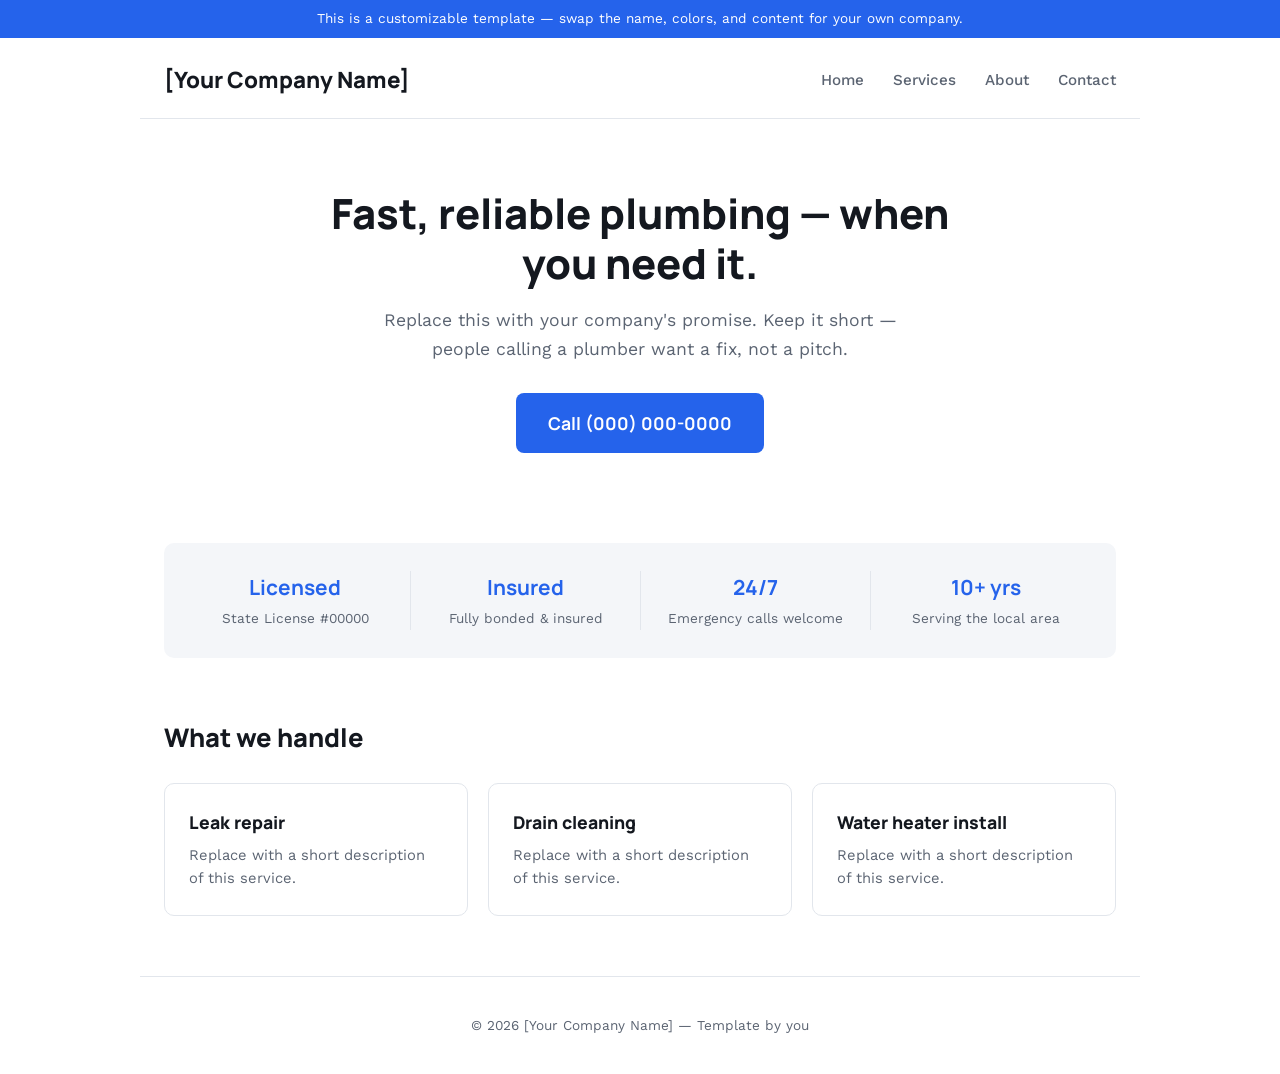
==== index.html @ 00ba9511 "Initial commit: plumbing company template site" ====
<!DOCTYPE html>
<html lang="en">
<head>
  <meta charset="UTF-8">
  <meta name="viewport" content="width=device-width, initial-scale=1.0">
  <title>[Your Company Name] | Plumbing Website Template</title>
  <link rel="stylesheet" href="css/style.css">
</head>
<body>

  <div class="template-banner">This is a customizable template — swap the name, colors, and content for your own company.</div>

  <header>
    <h1>[Your Company Name]</h1>
    <nav id="nav-links">
      <a href="index.html">Home</a>
      <a href="services.html">Services</a>
      <a href="about.html">About</a>
      <a href="contact.html">Contact</a>
    </nav>
    <button id="nav-toggle" aria-label="Toggle navigation menu">☰</button>
  </header>

  <main>
    <section class="hero">
      <h2>Fast, reliable plumbing — when you need it.</h2>
      <p class="hero-sub">Replace this with your company's promise. Keep it short — people calling a plumber want a fix, not a pitch.</p>
      <a href="tel:0000000000" class="call-button">Call (000) 000-0000</a>
    </section>

    <section class="trust-bar">
      <div class="trust-item"><strong>Licensed</strong><span>State License #00000</span></div>
      <div class="trust-item"><strong>Insured</strong><span>Fully bonded & insured</span></div>
      <div class="trust-item"><strong>24/7</strong><span>Emergency calls welcome</span></div>
      <div class="trust-item"><strong>10+ yrs</strong><span>Serving the local area</span></div>
    </section>

    <section class="services-preview">
      <h3>What we handle</h3>
      <div class="service-grid">
        <div class="service-card">
          <h4>Leak repair</h4>
          <p>Replace with a short description of this service.</p>
        </div>
        <div class="service-card">
          <h4>Drain cleaning</h4>
          <p>Replace with a short description of this service.</p>
        </div>
        <div class="service-card">
          <h4>Water heater install</h4>
          <p>Replace with a short description of this service.</p>
        </div>
      </div>
    </section>
  </main>

  <footer>
    <p>&copy; 2026 [Your Company Name] — Template by you</p>
  </footer>

  <script src="js/nav-toggle.js"></script>
</body>
</html>
---- css/style.css ----
@import url('https://fonts.googleapis.com/css2?family=Manrope:wght@500;700;800&family=Work+Sans:wght@400;500&display=swap');

:root {
  --bg: #ffffff;
  --bg-muted: #f4f6f9;
  --text: #14181f;
  --text-muted: #5b6472;
  --accent: #2563eb;
  --accent-dark: #1d4ed8;
  --line: #e2e6ec;
}

* {
  box-sizing: border-box;
}

body {
  margin: 0;
  font-family: "Work Sans", -apple-system, "Segoe UI", sans-serif;
  background-color: var(--bg);
  color: var(--text);
  line-height: 1.6;
}

h1, h2, h3, h4 {
  font-family: "Manrope", -apple-system, sans-serif;
  font-weight: 800;
}

.template-banner {
  background-color: var(--accent);
  color: white;
  text-align: center;
  font-size: 0.85rem;
  padding: 8px 16px;
}

header,
main,
footer {
  max-width: 1000px;
  margin: 0 auto;
  padding: 0 24px;
}

header {
  display: flex;
  align-items: center;
  justify-content: space-between;
  flex-wrap: wrap;
  gap: 16px;
  padding-top: 24px;
  padding-bottom: 20px;
  border-bottom: 1px solid var(--line);
}

header h1 {
  font-size: 1.4rem;
  margin: 0;
}

nav a {
  color: var(--text-muted);
  text-decoration: none;
  margin-left: 24px;
  font-size: 0.95rem;
  font-weight: 500;
}

nav a:hover {
  color: var(--accent);
}

#nav-toggle {
  display: none;
  background: none;
  border: 1px solid var(--accent);
  border-radius: 6px;
  font-size: 1.3rem;
  padding: 4px 12px;
  cursor: pointer;
  color: var(--accent);
}

/* Hero - direct, phone-forward, no decoration */
.hero {
  padding: 70px 0 50px;
  text-align: center;
}

.hero h2 {
  font-size: 2.6rem;
  line-height: 1.2;
  margin: 0 0 18px;
  max-width: 700px;
  margin-left: auto;
  margin-right: auto;
}

.hero-sub {
  font-size: 1.1rem;
  color: var(--text-muted);
  max-width: 540px;
  margin: 0 auto 30px;
}

.call-button {
  display: inline-block;
  background-color: var(--accent);
  color: white;
  font-weight: 700;
  font-family: "Manrope", sans-serif;
  text-decoration: none;
  padding: 16px 32px;
  border-radius: 8px;
  font-size: 1.1rem;
}

.call-button:hover {
  background-color: var(--accent-dark);
}

/* Trust bar - load-bearing info, not decoration */
.trust-bar {
  display: grid;
  grid-template-columns: repeat(4, 1fr);
  gap: 0;
  background-color: var(--bg-muted);
  border-radius: 10px;
  padding: 28px 16px;
  margin: 40px 0 60px;
}

.trust-item {
  display: flex;
  flex-direction: column;
  align-items: center;
  text-align: center;
  gap: 4px;
  border-left: 1px solid var(--line);
}

.trust-item:first-child {
  border-left: none;
}

.trust-item strong {
  font-family: "Manrope", sans-serif;
  font-size: 1.3rem;
  color: var(--accent);
}

.trust-item span {
  font-size: 0.85rem;
  color: var(--text-muted);
}

/* Services preview */
.services-preview h3 {
  font-size: 1.6rem;
  margin-bottom: 24px;
}

.service-grid {
  display: grid;
  grid-template-columns: repeat(3, 1fr);
  gap: 20px;
  margin-bottom: 60px;
}

.service-card {
  border: 1px solid var(--line);
  border-radius: 10px;
  padding: 24px;
}

.service-card h4 {
  font-size: 1.1rem;
  margin: 0 0 8px;
}

.service-card p {
  font-size: 0.92rem;
  color: var(--text-muted);
  margin: 0;
}

footer {
  padding: 24px;
  margin-top: 40px;
  border-top: 1px solid var(--line);
  text-align: center;
  font-size: 0.85rem;
  color: var(--text-muted);
}

/* Services page - simple stacked list */
.services-page {
  padding: 50px 0 70px;
}

.services-page h2 {
  font-size: 2.2rem;
  margin: 0 0 6px;
}

.page-note {
  color: var(--text-muted);
  font-size: 0.92rem;
  margin-bottom: 36px;
}

.service-row {
  padding: 22px 0;
  border-top: 1px solid var(--line);
}

.service-row:last-child {
  border-bottom: 1px solid var(--line);
}

.service-row-name {
  font-size: 1.15rem;
  margin: 0 0 6px;
}

.service-row-desc {
  font-size: 0.95rem;
  color: var(--text-muted);
  margin: 0;
  max-width: 600px;
}

/* About page */
.about-page {
  padding: 50px 0 70px;
}

.about-page h2 {
  font-size: 2.2rem;
  margin: 0 0 6px;
}

.stat-row {
  display: grid;
  grid-template-columns: repeat(3, 1fr);
  gap: 16px;
  margin: 36px 0 50px;
}

.stat-box {
  background-color: var(--bg-muted);
  border-radius: 10px;
  padding: 26px 16px;
  text-align: center;
  display: flex;
  flex-direction: column;
  gap: 6px;
}

.stat-box strong {
  font-family: "Manrope", sans-serif;
  font-size: 2rem;
  color: var(--accent);
}

.stat-box span {
  font-size: 0.85rem;
  color: var(--text-muted);
}

.about-story h3 {
  font-size: 1.3rem;
  margin-bottom: 12px;
}

.about-story p {
  color: var(--text-muted);
  font-size: 0.98rem;
  max-width: 640px;
}

/* Contact page */
.contact-page {
  padding: 50px 0 70px;
  text-align: center;
}

.contact-page h2 {
  font-size: 2.2rem;
  margin: 0 0 6px;
}

.contact-or {
  color: var(--text-muted);
  font-size: 0.9rem;
  margin: 28px 0 20px;
}

.contact-page #contact-form {
  text-align: left;
  display: flex;
  flex-direction: column;
  gap: 6px;
  max-width: 440px;
  margin: 0 auto;
}

.contact-page #contact-form label {
  font-weight: 600;
  font-size: 0.88rem;
  margin-top: 10px;
  color: var(--text-muted);
}

.contact-page #contact-form input,
.contact-page #contact-form textarea {
  font-family: inherit;
  font-size: 1rem;
  padding: 10px 12px;
  border: 1px solid var(--line);
  border-radius: 6px;
  background-color: white;
  color: var(--text);
}

.contact-page #contact-form input:focus,
.contact-page #contact-form textarea:focus {
  outline: 2px solid var(--accent);
  border-color: var(--accent);
}

.contact-page #contact-form button {
  margin-top: 16px;
  padding: 12px 20px;
  background-color: var(--accent);
  color: white;
  border: none;
  border-radius: 6px;
  font-size: 1rem;
  font-weight: 700;
  font-family: "Manrope", sans-serif;
  cursor: pointer;
}

.contact-page #contact-form button:hover {
  background-color: var(--accent-dark);
}

@media (max-width: 600px) {
  .stat-row {
    grid-template-columns: 1fr;
  }
}

@media (max-width: 600px) {
  header {
    flex-direction: row;
  }

  #nav-toggle {
    display: block;
  }

  #nav-links {
    display: none;
    flex-direction: column;
    width: 100%;
    order: 3;
  }

  #nav-links.nav-open {
    display: flex;
  }

  #nav-links a {
    margin: 0;
    padding: 10px 0;
    border-top: 1px solid var(--line);
  }

  .hero h2 {
    font-size: 2rem;
  }

  .trust-bar {
    grid-template-columns: repeat(2, 1fr);
    gap: 20px;
  }

  .trust-item {
    border-left: none;
    border-top: 1px solid var(--line);
    padding-top: 16px;
  }

  .trust-item:nth-child(1),
  .trust-item:nth-child(2) {
    border-top: none;
    padding-top: 0;
  }

  .service-grid {
    grid-template-columns: 1fr;
  }
}
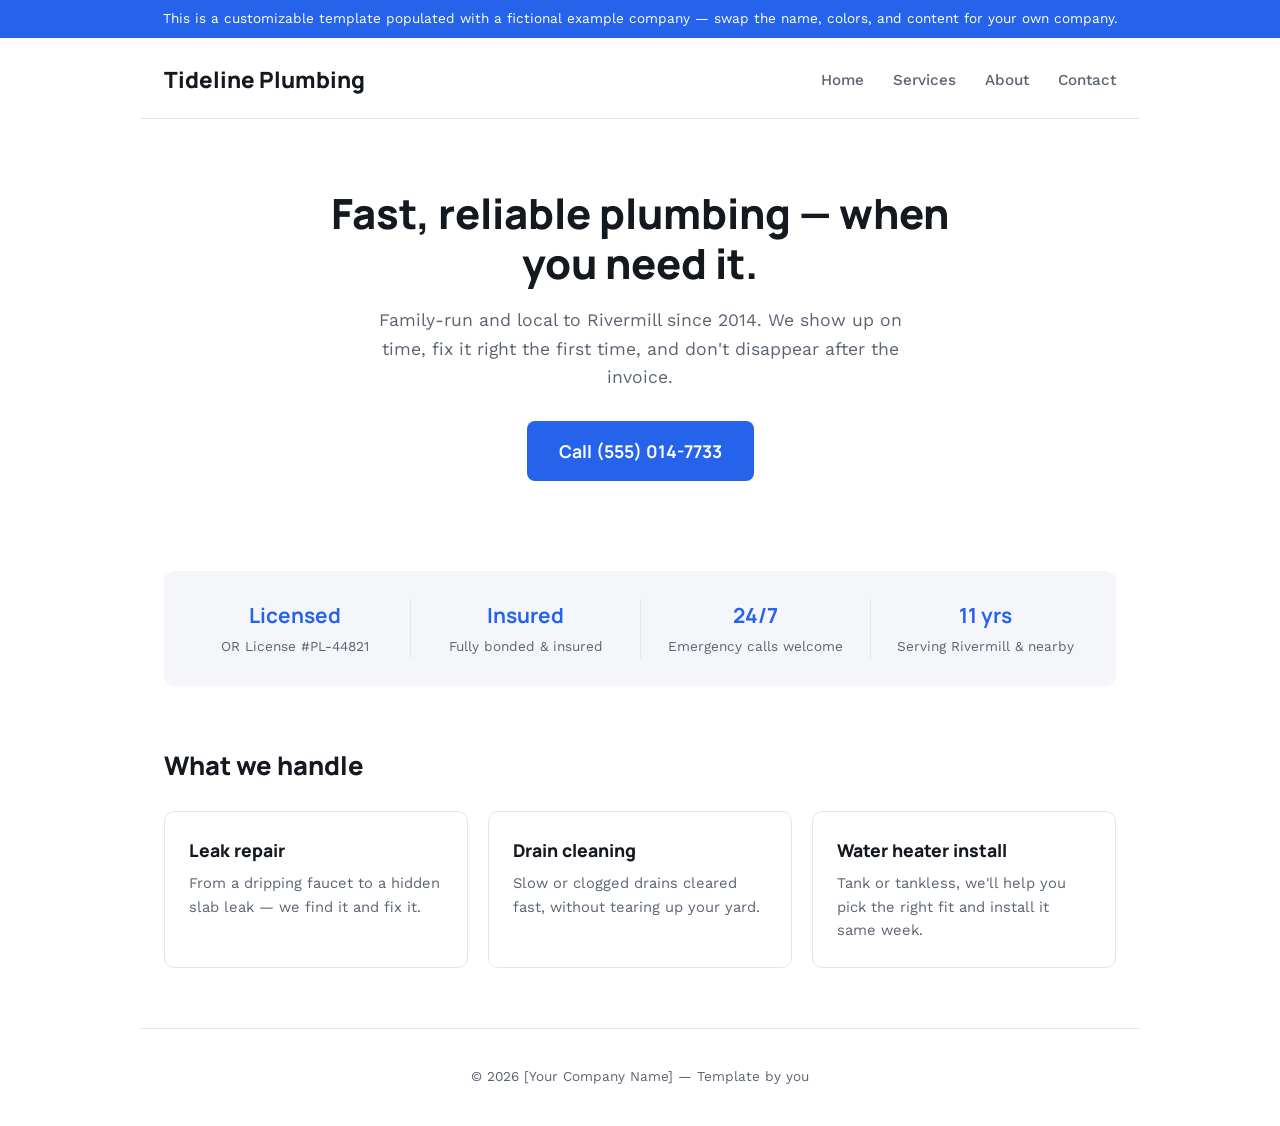
==== commit 239065ca: "Add Tideline Plumbing content" ====
--- a/index.html
+++ b/index.html
@@ -8,10 +8,10 @@
 </head>
 <body>
 
-  <div class="template-banner">This is a customizable template — swap the name, colors, and content for your own company.</div>
+  <div class="template-banner">This is a customizable template populated with a fictional example company — swap the name, colors, and content for your own company.</div>
 
   <header>
-    <h1>[Your Company Name]</h1>
+    <h1>Tideline Plumbing</h1>
     <nav id="nav-links">
       <a href="index.html">Home</a>
       <a href="services.html">Services</a>
@@ -24,15 +24,15 @@
   <main>
     <section class="hero">
       <h2>Fast, reliable plumbing — when you need it.</h2>
-      <p class="hero-sub">Replace this with your company's promise. Keep it short — people calling a plumber want a fix, not a pitch.</p>
-      <a href="tel:0000000000" class="call-button">Call (000) 000-0000</a>
+      <p class="hero-sub">Family-run and local to Rivermill since 2014. We show up on time, fix it right the first time, and don't disappear after the invoice.</p>
+      <a href="tel:15550147733" class="call-button">Call (555) 014-7733</a>
     </section>
 
     <section class="trust-bar">
-      <div class="trust-item"><strong>Licensed</strong><span>State License #00000</span></div>
+      <div class="trust-item"><strong>Licensed</strong><span>OR License #PL-44821</span></div>
       <div class="trust-item"><strong>Insured</strong><span>Fully bonded & insured</span></div>
       <div class="trust-item"><strong>24/7</strong><span>Emergency calls welcome</span></div>
-      <div class="trust-item"><strong>10+ yrs</strong><span>Serving the local area</span></div>
+      <div class="trust-item"><strong>11 yrs</strong><span>Serving Rivermill & nearby</span></div>
     </section>
 
     <section class="services-preview">
@@ -40,15 +40,15 @@
       <div class="service-grid">
         <div class="service-card">
           <h4>Leak repair</h4>
-          <p>Replace with a short description of this service.</p>
+          <p>From a dripping faucet to a hidden slab leak — we find it and fix it.</p>
         </div>
         <div class="service-card">
           <h4>Drain cleaning</h4>
-          <p>Replace with a short description of this service.</p>
+          <p>Slow or clogged drains cleared fast, without tearing up your yard.</p>
         </div>
         <div class="service-card">
           <h4>Water heater install</h4>
-          <p>Replace with a short description of this service.</p>
+          <p>Tank or tankless, we'll help you pick the right fit and install it same week.</p>
         </div>
       </div>
     </section>
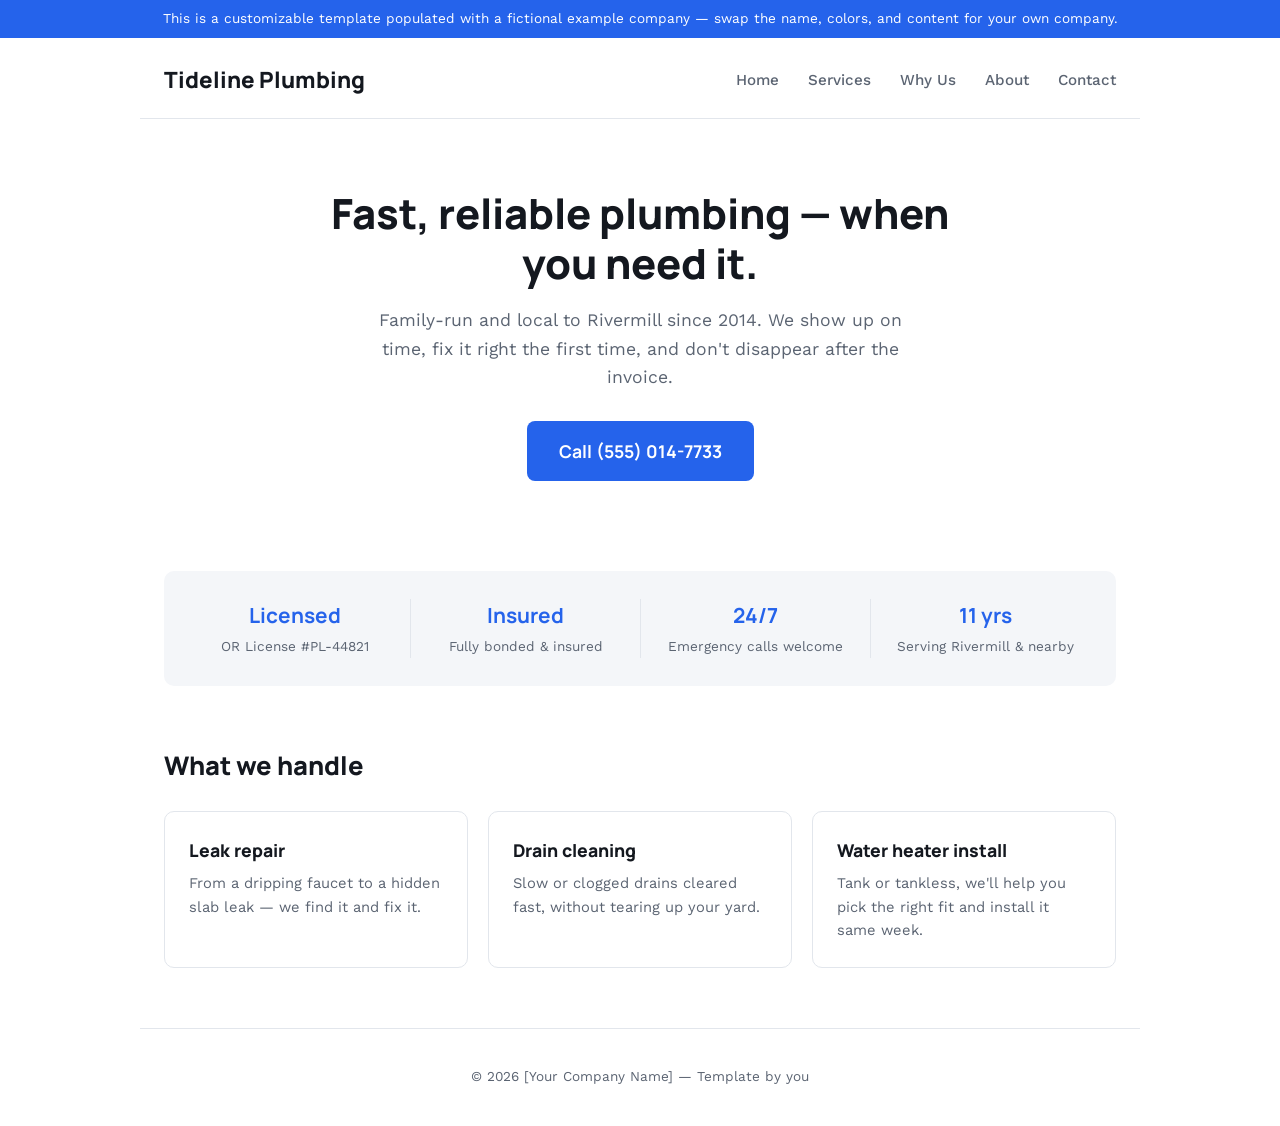
==== commit c539d29b: "Add Why Us page" ====
--- a/index.html
+++ b/index.html
@@ -15,6 +15,7 @@
     <nav id="nav-links">
       <a href="index.html">Home</a>
       <a href="services.html">Services</a>
+      <a href="why-us.html">Why Us</a>
       <a href="about.html">About</a>
       <a href="contact.html">Contact</a>
     </nav>
--- a/css/style.css
+++ b/css/style.css
@@ -353,6 +353,144 @@
   }
 }
 
+/* Why Us page */
+.why-page {
+  padding: 60px 0 50px;
+  text-align: center;
+}
+
+.eyebrow {
+  font-size: 0.85rem;
+  font-weight: 700;
+  letter-spacing: 0.08em;
+  text-transform: uppercase;
+  color: var(--accent);
+  margin: 0 0 10px;
+}
+
+.why-page h2 {
+  font-size: 2.2rem;
+  margin: 0 0 12px;
+}
+
+.why-sub {
+  color: var(--text-muted);
+  font-size: 1rem;
+  max-width: 520px;
+  margin: 0 auto 48px;
+}
+
+.why-grid {
+  display: grid;
+  grid-template-columns: repeat(4, 1fr);
+  gap: 20px;
+}
+
+.why-card {
+  background-color: var(--accent);
+  color: white;
+  border-radius: 16px;
+  padding: 32px 20px;
+  text-align: center;
+  display: flex;
+  flex-direction: column;
+  align-items: center;
+  gap: 12px;
+}
+
+.why-icon {
+  font-size: 2.4rem;
+  line-height: 1;
+}
+
+.why-card h3 {
+  font-size: 1.05rem;
+  margin: 0;
+  color: white;
+}
+
+.why-card p {
+  font-size: 0.88rem;
+  margin: 0;
+  opacity: 0.88;
+  line-height: 1.55;
+}
+
+/* Services circle grid */
+.services-circle-section {
+  padding: 60px 0 70px;
+  text-align: center;
+  background-color: var(--bg-muted);
+  border-radius: 16px;
+  margin: 0 0 60px;
+  padding-left: 24px;
+  padding-right: 24px;
+}
+
+.services-circle-section h2 {
+  font-size: 2rem;
+  margin: 0 0 40px;
+}
+
+.services-circle-grid {
+  display: flex;
+  flex-wrap: wrap;
+  justify-content: center;
+  gap: 32px;
+}
+
+.circle-item {
+  display: flex;
+  flex-direction: column;
+  align-items: center;
+  gap: 12px;
+  width: 120px;
+}
+
+.circle-badge {
+  width: 90px;
+  height: 90px;
+  border-radius: 50%;
+  background-color: var(--accent);
+  display: flex;
+  align-items: center;
+  justify-content: center;
+  font-size: 2rem;
+}
+
+.circle-item span {
+  font-size: 0.88rem;
+  font-weight: 600;
+  font-family: "Manrope", sans-serif;
+  color: var(--text);
+  text-align: center;
+  line-height: 1.3;
+}
+
+@media (max-width: 600px) {
+  .why-grid {
+    grid-template-columns: repeat(2, 1fr);
+  }
+
+  .why-page h2 {
+    font-size: 1.7rem;
+  }
+
+  .services-circle-grid {
+    gap: 20px;
+  }
+
+  .circle-item {
+    width: 90px;
+  }
+
+  .circle-badge {
+    width: 70px;
+    height: 70px;
+    font-size: 1.6rem;
+  }
+}
+
 @media (max-width: 600px) {
   header {
     flex-direction: row;
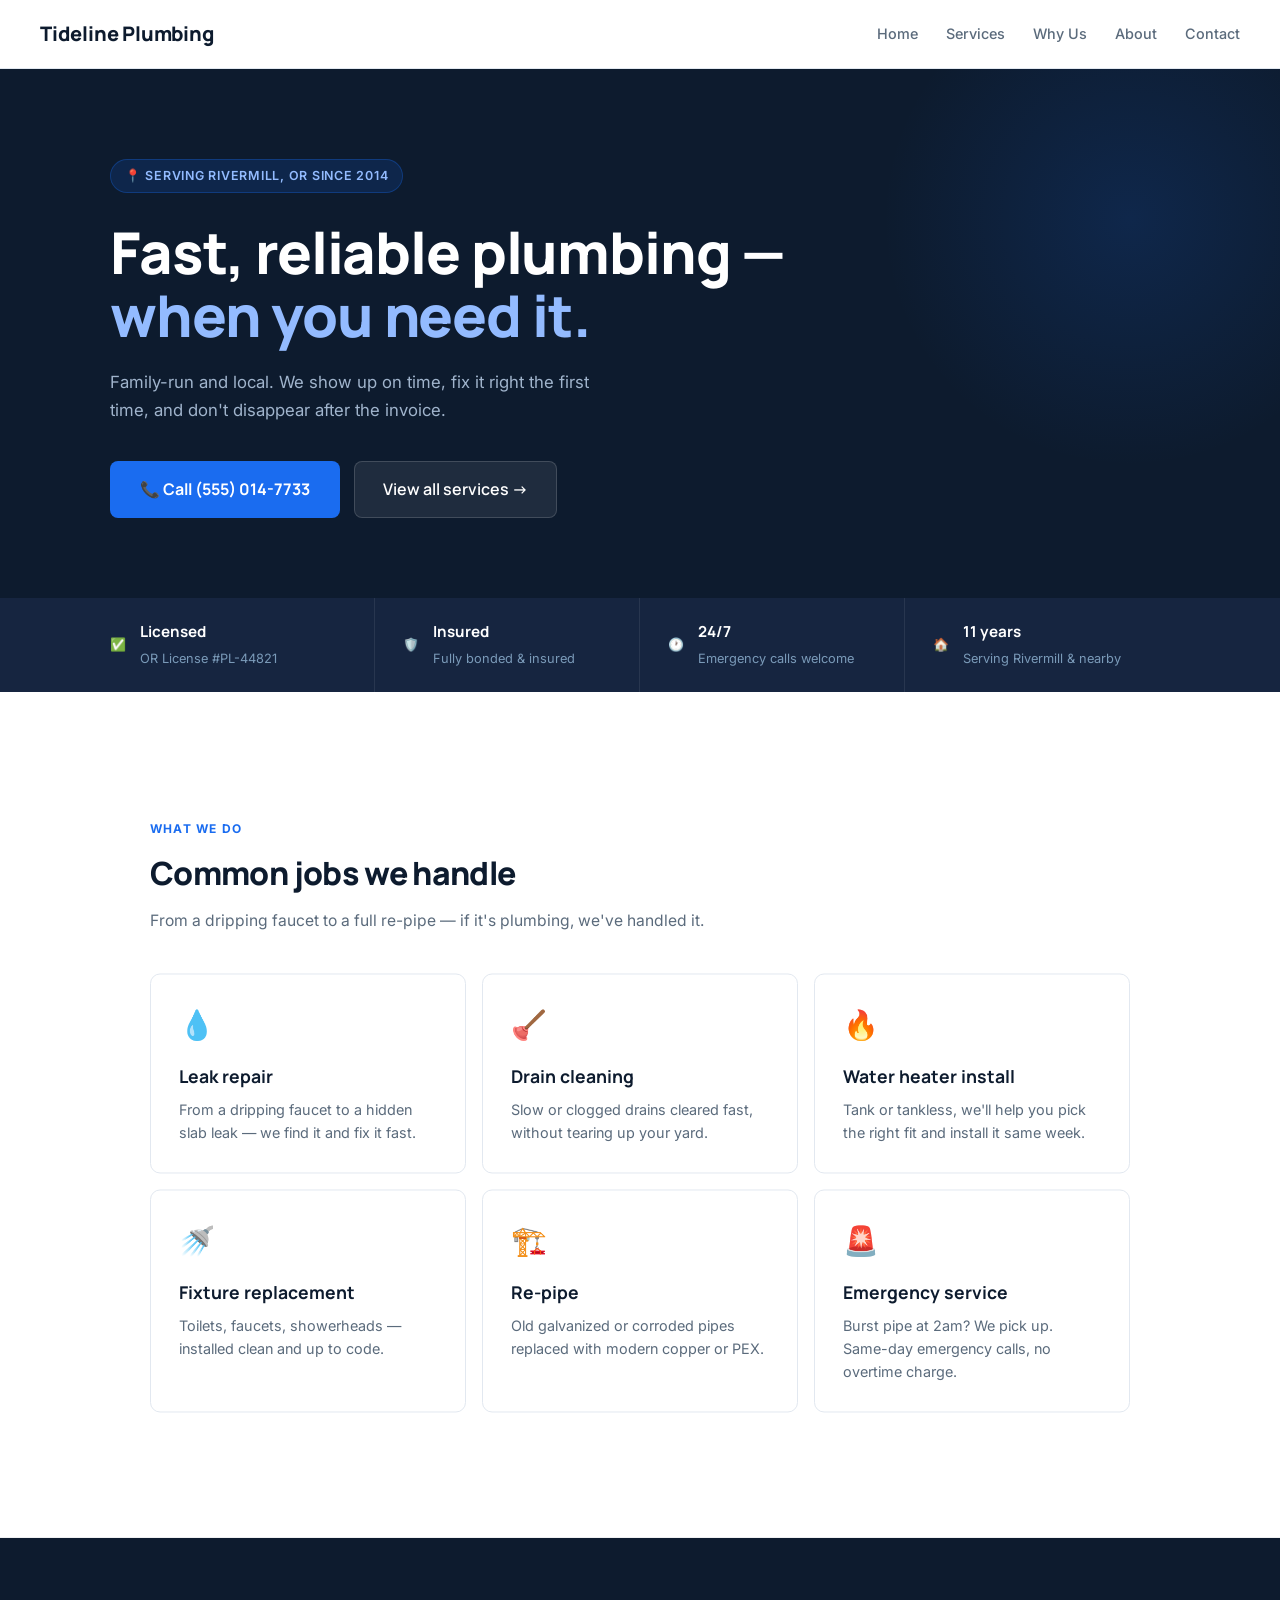
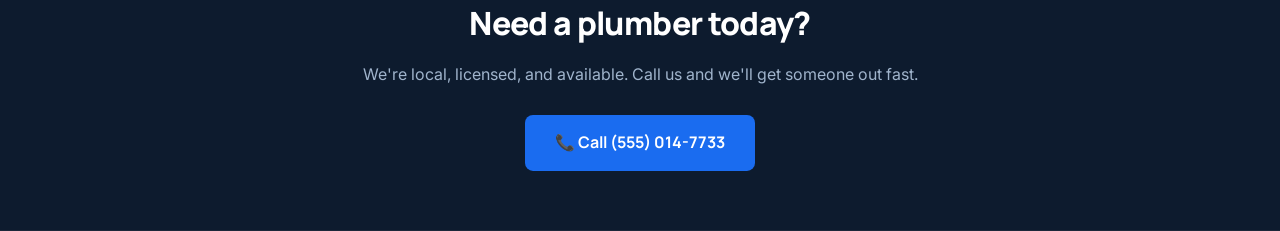
==== commit b40210dd: "Plumbing template redesign" ====
--- a/index.html
+++ b/index.html
@@ -3,12 +3,12 @@
 <head>
   <meta charset="UTF-8">
   <meta name="viewport" content="width=device-width, initial-scale=1.0">
-  <title>[Your Company Name] | Plumbing Website Template</title>
+  <title>Tideline Plumbing | Rivermill, OR</title>
+  <link rel="preconnect" href="https://fonts.googleapis.com">
+  <link href="https://fonts.googleapis.com/css2?family=Manrope:wght@400;500;600;700;800&family=Inter:wght@400;500;600&display=swap" rel="stylesheet">
   <link rel="stylesheet" href="css/style.css">
 </head>
 <body>
-
-  <div class="template-banner">This is a customizable template populated with a fictional example company — swap the name, colors, and content for your own company.</div>
 
   <header>
     <h1>Tideline Plumbing</h1>
@@ -22,43 +22,105 @@
     <button id="nav-toggle" aria-label="Toggle navigation menu">☰</button>
   </header>
 
+  <section class="hero">
+    <div class="hero-inner">
+      <div class="hero-badge">📍 Serving Rivermill, OR since 2014</div>
+      <h2>Fast, reliable plumbing — <em>when you need it.</em></h2>
+      <p class="hero-sub">Family-run and local. We show up on time, fix it right the first time, and don't disappear after the invoice.</p>
+      <div class="hero-actions">
+        <a href="tel:15550147733" class="call-button">📞 Call (555) 014-7733</a>
+        <a href="services.html" class="secondary-button">View all services →</a>
+      </div>
+    </div>
+  </section>
+
+  <div class="trust-bar">
+    <div class="trust-bar-inner">
+      <div class="trust-item">
+        <span class="trust-icon">✅</span>
+        <div>
+          <strong>Licensed</strong>
+          <span>OR License #PL-44821</span>
+        </div>
+      </div>
+      <div class="trust-item">
+        <span class="trust-icon">🛡️</span>
+        <div>
+          <strong>Insured</strong>
+          <span>Fully bonded & insured</span>
+        </div>
+      </div>
+      <div class="trust-item">
+        <span class="trust-icon">🕐</span>
+        <div>
+          <strong>24/7</strong>
+          <span>Emergency calls welcome</span>
+        </div>
+      </div>
+      <div class="trust-item">
+        <span class="trust-icon">🏠</span>
+        <div>
+          <strong>11 years</strong>
+          <span>Serving Rivermill & nearby</span>
+        </div>
+      </div>
+    </div>
+  </div>
+
   <main>
-    <section class="hero">
-      <h2>Fast, reliable plumbing — when you need it.</h2>
-      <p class="hero-sub">Family-run and local to Rivermill since 2014. We show up on time, fix it right the first time, and don't disappear after the invoice.</p>
-      <a href="tel:15550147733" class="call-button">Call (555) 014-7733</a>
-    </section>
+    <section class="services-preview">
+      <span class="section-label">What we do</span>
+      <h3>Common jobs we handle</h3>
+      <p class="section-sub">From a dripping faucet to a full re-pipe — if it's plumbing, we've handled it.</p>
 
-    <section class="trust-bar">
-      <div class="trust-item"><strong>Licensed</strong><span>OR License #PL-44821</span></div>
-      <div class="trust-item"><strong>Insured</strong><span>Fully bonded & insured</span></div>
-      <div class="trust-item"><strong>24/7</strong><span>Emergency calls welcome</span></div>
-      <div class="trust-item"><strong>11 yrs</strong><span>Serving Rivermill & nearby</span></div>
-    </section>
-
-    <section class="services-preview">
-      <h3>What we handle</h3>
       <div class="service-grid">
-        <div class="service-card">
+        <div class="service-card reveal">
+          <div class="service-card-icon">💧</div>
           <h4>Leak repair</h4>
-          <p>From a dripping faucet to a hidden slab leak — we find it and fix it.</p>
+          <p>From a dripping faucet to a hidden slab leak — we find it and fix it fast.</p>
         </div>
-        <div class="service-card">
+        <div class="service-card reveal">
+          <div class="service-card-icon">🪠</div>
           <h4>Drain cleaning</h4>
           <p>Slow or clogged drains cleared fast, without tearing up your yard.</p>
         </div>
-        <div class="service-card">
+        <div class="service-card reveal">
+          <div class="service-card-icon">🔥</div>
           <h4>Water heater install</h4>
           <p>Tank or tankless, we'll help you pick the right fit and install it same week.</p>
         </div>
+        <div class="service-card reveal">
+          <div class="service-card-icon">🚿</div>
+          <h4>Fixture replacement</h4>
+          <p>Toilets, faucets, showerheads — installed clean and up to code.</p>
+        </div>
+        <div class="service-card reveal">
+          <div class="service-card-icon">🏗️</div>
+          <h4>Re-pipe</h4>
+          <p>Old galvanized or corroded pipes replaced with modern copper or PEX.</p>
+        </div>
+        <div class="service-card reveal">
+          <div class="service-card-icon">🚨</div>
+          <h4>Emergency service</h4>
+          <p>Burst pipe at 2am? We pick up. Same-day emergency calls, no overtime charge.</p>
+        </div>
+      </div>
+    </section>
+
+    <section class="cta-strip reveal">
+      <div class="cta-strip-inner">
+        <h3>Need a plumber today?</h3>
+        <p>We're local, licensed, and available. Call us and we'll get someone out fast.</p>
+        <a href="tel:15550147733" class="call-button">📞 Call (555) 014-7733</a>
       </div>
     </section>
   </main>
 
   <footer>
-    <p>&copy; 2026 [Your Company Name] — Template by you</p>
+    <p>&copy; 2026 Tideline Plumbing — Rivermill, OR</p>
   </footer>
 
   <script src="js/nav-toggle.js"></script>
+  <script src="js/scroll-reveal.js"></script>
 </body>
 </html>
--- a/css/style.css
+++ b/css/style.css
@@ -1,544 +1,713 @@
-@import url('https://fonts.googleapis.com/css2?family=Manrope:wght@500;700;800&family=Work+Sans:wght@400;500&display=swap');
-
+@import url('https://fonts.googleapis.com/css2?family=Manrope:wght@400;500;600;700;800&family=Inter:wght@400;500;600&display=swap');
+
+/* ===== Tokens ===== */
 :root {
+  --navy: #0d1b2e;
+  --navy-mid: #162540;
   --bg: #ffffff;
-  --bg-muted: #f4f6f9;
-  --text: #14181f;
-  --text-muted: #5b6472;
-  --accent: #2563eb;
-  --accent-dark: #1d4ed8;
-  --line: #e2e6ec;
-}
-
-* {
-  box-sizing: border-box;
-}
+  --bg-muted: #f4f7fb;
+  --text: #0d1b2e;
+  --text-muted: #5b6b7c;
+  --accent: #1a6cf0;
+  --accent-dark: #1558d0;
+  --accent-light: #e8f0fe;
+  --line: #e2e8f0;
+  --font-display: "Manrope", sans-serif;
+  --font-body: "Inter", sans-serif;
+}
+
+* { box-sizing: border-box; margin: 0; padding: 0; }
+html { scroll-behavior: smooth; }
 
 body {
-  margin: 0;
-  font-family: "Work Sans", -apple-system, "Segoe UI", sans-serif;
+  font-family: var(--font-body);
   background-color: var(--bg);
   color: var(--text);
   line-height: 1.6;
-}
-
-h1, h2, h3, h4 {
-  font-family: "Manrope", -apple-system, sans-serif;
-  font-weight: 800;
-}
-
-.template-banner {
-  background-color: var(--accent);
-  color: white;
-  text-align: center;
-  font-size: 0.85rem;
-  padding: 8px 16px;
-}
-
-header,
-main,
-footer {
-  max-width: 1000px;
-  margin: 0 auto;
-  padding: 0 24px;
-}
-
+  -webkit-font-smoothing: antialiased;
+}
+
+a { color: inherit; text-decoration: none; }
+
+/* ===== Reveal ===== */
+.reveal {
+  opacity: 0;
+  transform: translateY(18px);
+  transition: opacity 0.7s cubic-bezier(0.16, 1, 0.3, 1), transform 0.7s cubic-bezier(0.16, 1, 0.3, 1);
+}
+.reveal.is-visible { opacity: 1; transform: none; }
+@media (prefers-reduced-motion: reduce) {
+  .reveal { opacity: 1; transform: none; transition: none; }
+}
+
+/* ===== Header ===== */
 header {
+  position: sticky;
+  top: 0;
+  z-index: 100;
+  background-color: rgba(255, 255, 255, 0.95);
+  backdrop-filter: blur(8px);
+  border-bottom: 1px solid var(--line);
   display: flex;
   align-items: center;
   justify-content: space-between;
-  flex-wrap: wrap;
-  gap: 16px;
-  padding-top: 24px;
-  padding-bottom: 20px;
-  border-bottom: 1px solid var(--line);
+  padding: 18px 40px;
 }
 
 header h1 {
-  font-size: 1.4rem;
-  margin: 0;
-}
-
-nav a {
-  color: var(--text-muted);
-  text-decoration: none;
-  margin-left: 24px;
-  font-size: 0.95rem;
+  font-family: var(--font-display);
+  font-size: 1.25rem;
+  font-weight: 800;
+  color: var(--navy);
+  letter-spacing: -0.01em;
+}
+
+nav#nav-links {
+  display: flex;
+  gap: 28px;
+}
+
+nav#nav-links a {
+  font-size: 0.9rem;
   font-weight: 500;
-}
-
-nav a:hover {
-  color: var(--accent);
-}
+  color: var(--text-muted);
+  transition: color 0.2s ease;
+}
+
+nav#nav-links a:hover { color: var(--accent); }
 
 #nav-toggle {
   display: none;
   background: none;
-  border: 1px solid var(--accent);
+  border: 1px solid var(--line);
   border-radius: 6px;
-  font-size: 1.3rem;
-  padding: 4px 12px;
+  font-size: 1.2rem;
+  padding: 4px 10px;
   cursor: pointer;
-  color: var(--accent);
-}
-
-/* Hero - direct, phone-forward, no decoration */
+  color: var(--text);
+}
+
+/* ===== Hero — dark navy, left-aligned ===== */
 .hero {
-  padding: 70px 0 50px;
-  text-align: center;
+  background-color: var(--navy);
+  padding: 90px 40px 80px;
+  position: relative;
+  overflow: hidden;
+}
+
+.hero::before {
+  content: "";
+  position: absolute;
+  top: -100px;
+  right: -100px;
+  width: 500px;
+  height: 500px;
+  background: radial-gradient(circle, rgba(26, 108, 240, 0.15) 0%, transparent 70%);
+  pointer-events: none;
+}
+
+.hero-inner {
+  max-width: 1060px;
+  margin: 0 auto;
+}
+
+.hero-badge {
+  display: inline-flex;
+  align-items: center;
+  gap: 8px;
+  background-color: rgba(26, 108, 240, 0.15);
+  border: 1px solid rgba(26, 108, 240, 0.3);
+  color: #93bbff;
+  font-size: 0.78rem;
+  font-weight: 600;
+  letter-spacing: 0.06em;
+  text-transform: uppercase;
+  padding: 6px 14px;
+  border-radius: 100px;
+  margin-bottom: 28px;
+  opacity: 0;
+  animation: rise 0.6s cubic-bezier(0.16, 1, 0.3, 1) 0.05s forwards;
 }
 
 .hero h2 {
-  font-size: 2.6rem;
-  line-height: 1.2;
-  margin: 0 0 18px;
-  max-width: 700px;
-  margin-left: auto;
-  margin-right: auto;
+  font-family: var(--font-display);
+  font-size: clamp(2.4rem, 5vw, 3.6rem);
+  font-weight: 800;
+  line-height: 1.1;
+  letter-spacing: -0.02em;
+  color: white;
+  max-width: 680px;
+  margin-bottom: 20px;
+  opacity: 0;
+  animation: rise 0.7s cubic-bezier(0.16, 1, 0.3, 1) 0.2s forwards;
+}
+
+.hero h2 em {
+  font-style: normal;
+  color: #93bbff;
 }
 
 .hero-sub {
-  font-size: 1.1rem;
-  color: var(--text-muted);
-  max-width: 540px;
-  margin: 0 auto 30px;
+  font-size: 1.05rem;
+  color: #a0b4cc;
+  max-width: 520px;
+  line-height: 1.7;
+  margin-bottom: 36px;
+  opacity: 0;
+  animation: rise 0.7s cubic-bezier(0.16, 1, 0.3, 1) 0.35s forwards;
+}
+
+.hero-actions {
+  display: flex;
+  gap: 14px;
+  flex-wrap: wrap;
+  opacity: 0;
+  animation: rise 0.7s cubic-bezier(0.16, 1, 0.3, 1) 0.5s forwards;
 }
 
 .call-button {
-  display: inline-block;
+  display: inline-flex;
+  align-items: center;
+  gap: 8px;
   background-color: var(--accent);
   color: white;
-  font-weight: 700;
-  font-family: "Manrope", sans-serif;
-  text-decoration: none;
-  padding: 16px 32px;
+  font-family: var(--font-display);
+  font-weight: 700;
+  font-size: 1rem;
+  padding: 15px 30px;
   border-radius: 8px;
-  font-size: 1.1rem;
+  transition: background-color 0.2s ease, transform 0.2s ease;
 }
 
 .call-button:hover {
   background-color: var(--accent-dark);
-}
-
-/* Trust bar - load-bearing info, not decoration */
+  transform: translateY(-2px);
+}
+
+.secondary-button {
+  display: inline-flex;
+  align-items: center;
+  gap: 8px;
+  background-color: rgba(255, 255, 255, 0.08);
+  color: white;
+  font-family: var(--font-display);
+  font-weight: 600;
+  font-size: 1rem;
+  padding: 15px 28px;
+  border-radius: 8px;
+  border: 1px solid rgba(255, 255, 255, 0.15);
+  transition: background-color 0.2s ease;
+}
+
+.secondary-button:hover {
+  background-color: rgba(255, 255, 255, 0.14);
+}
+
+@keyframes rise {
+  from { opacity: 0; transform: translateY(14px); }
+  to { opacity: 1; transform: translateY(0); }
+}
+
+/* ===== Trust bar ===== */
 .trust-bar {
+  background-color: var(--navy-mid);
+  padding: 0 40px;
+}
+
+.trust-bar-inner {
+  max-width: 1060px;
+  margin: 0 auto;
   display: grid;
   grid-template-columns: repeat(4, 1fr);
   gap: 0;
-  background-color: var(--bg-muted);
-  border-radius: 10px;
-  padding: 28px 16px;
-  margin: 40px 0 60px;
 }
 
 .trust-item {
   display: flex;
-  flex-direction: column;
-  align-items: center;
-  text-align: center;
-  gap: 4px;
-  border-left: 1px solid var(--line);
-}
-
-.trust-item:first-child {
-  border-left: none;
+  align-items: center;
+  gap: 14px;
+  padding: 22px 0;
+  border-right: 1px solid rgba(255,255,255,0.08);
+  padding-right: 28px;
+  padding-left: 28px;
+}
+
+.trust-item:first-child { padding-left: 0; }
+.trust-item:last-child { border-right: none; }
+
+.trust-icon {
+  font-size: 1.4rem;
+  flex-shrink: 0;
 }
 
 .trust-item strong {
-  font-family: "Manrope", sans-serif;
-  font-size: 1.3rem;
+  font-family: var(--font-display);
+  font-size: 0.95rem;
+  font-weight: 700;
+  color: white;
+  display: block;
+}
+
+.trust-item span {
+  font-size: 0.8rem;
+  color: #7a9ab8;
+}
+
+/* ===== Shared wrap ===== */
+.wrap {
+  max-width: 1060px;
+  margin: 0 auto;
+  padding: 0 40px;
+}
+
+/* ===== Section label ===== */
+.section-label {
+  font-size: 0.75rem;
+  font-weight: 700;
+  letter-spacing: 0.1em;
+  text-transform: uppercase;
   color: var(--accent);
-}
-
-.trust-item span {
-  font-size: 0.85rem;
-  color: var(--text-muted);
-}
-
-/* Services preview */
+  margin-bottom: 10px;
+  display: block;
+}
+
+/* ===== Services preview ===== */
+.services-preview {
+  padding: 80px 40px;
+  max-width: 1060px;
+  margin: 0 auto;
+}
+
 .services-preview h3 {
-  font-size: 1.6rem;
-  margin-bottom: 24px;
+  font-family: var(--font-display);
+  font-size: 2rem;
+  font-weight: 800;
+  letter-spacing: -0.02em;
+  margin-bottom: 8px;
+}
+
+.services-preview .section-sub {
+  color: var(--text-muted);
+  margin-bottom: 40px;
+  font-size: 0.98rem;
 }
 
 .service-grid {
   display: grid;
   grid-template-columns: repeat(3, 1fr);
-  gap: 20px;
-  margin-bottom: 60px;
+  gap: 16px;
 }
 
 .service-card {
   border: 1px solid var(--line);
   border-radius: 10px;
-  padding: 24px;
+  padding: 28px;
+  transition: border-color 0.25s ease, transform 0.25s ease, box-shadow 0.25s ease;
+}
+
+.service-card:hover {
+  border-color: var(--accent);
+  transform: translateY(-3px);
+  box-shadow: 0 8px 24px rgba(26, 108, 240, 0.08);
+}
+
+.service-card-icon {
+  font-size: 1.8rem;
+  margin-bottom: 14px;
 }
 
 .service-card h4 {
+  font-family: var(--font-display);
   font-size: 1.1rem;
-  margin: 0 0 8px;
+  font-weight: 700;
+  margin-bottom: 8px;
 }
 
 .service-card p {
+  font-size: 0.9rem;
+  color: var(--text-muted);
+  line-height: 1.6;
+}
+
+/* ===== CTA strip ===== */
+.cta-strip {
+  background-color: var(--navy);
+  padding: 60px 40px;
+  text-align: center;
+}
+
+.cta-strip-inner {
+  max-width: 600px;
+  margin: 0 auto;
+}
+
+.cta-strip h3 {
+  font-family: var(--font-display);
+  font-size: 2rem;
+  font-weight: 800;
+  color: white;
+  letter-spacing: -0.02em;
+  margin-bottom: 12px;
+}
+
+.cta-strip p {
+  color: #a0b4cc;
+  font-size: 1rem;
+  margin-bottom: 28px;
+}
+
+/* ===== Services page ===== */
+.services-page {
+  padding: 70px 40px 90px;
+  max-width: 1060px;
+  margin: 0 auto;
+}
+
+.services-page h2 {
+  font-family: var(--font-display);
+  font-size: 2.2rem;
+  font-weight: 800;
+  letter-spacing: -0.02em;
+  margin-bottom: 8px;
+}
+
+.page-note {
+  color: var(--text-muted);
+  font-size: 0.95rem;
+  margin-bottom: 40px;
+}
+
+.service-row {
+  padding: 24px 0;
+  border-top: 1px solid var(--line);
+  display: grid;
+  grid-template-columns: 1fr auto;
+  align-items: center;
+  gap: 20px;
+}
+
+.service-row:last-child { border-bottom: 1px solid var(--line); }
+
+.service-row-name {
+  font-family: var(--font-display);
+  font-size: 1.1rem;
+  font-weight: 700;
+  margin-bottom: 4px;
+}
+
+.service-row-desc {
   font-size: 0.92rem;
   color: var(--text-muted);
-  margin: 0;
-}
-
-footer {
-  padding: 24px;
-  margin-top: 40px;
-  border-top: 1px solid var(--line);
-  text-align: center;
-  font-size: 0.85rem;
-  color: var(--text-muted);
-}
-
-/* Services page - simple stacked list */
-.services-page {
-  padding: 50px 0 70px;
-}
-
-.services-page h2 {
+  max-width: 560px;
+}
+
+/* ===== About page ===== */
+.about-page {
+  padding: 70px 40px 90px;
+  max-width: 1060px;
+  margin: 0 auto;
+}
+
+.about-page h2 {
+  font-family: var(--font-display);
   font-size: 2.2rem;
-  margin: 0 0 6px;
-}
-
-.page-note {
-  color: var(--text-muted);
-  font-size: 0.92rem;
-  margin-bottom: 36px;
-}
-
-.service-row {
-  padding: 22px 0;
-  border-top: 1px solid var(--line);
-}
-
-.service-row:last-child {
-  border-bottom: 1px solid var(--line);
-}
-
-.service-row-name {
-  font-size: 1.15rem;
-  margin: 0 0 6px;
-}
-
-.service-row-desc {
-  font-size: 0.95rem;
-  color: var(--text-muted);
-  margin: 0;
-  max-width: 600px;
-}
-
-/* About page */
-.about-page {
-  padding: 50px 0 70px;
-}
-
-.about-page h2 {
-  font-size: 2.2rem;
-  margin: 0 0 6px;
+  font-weight: 800;
+  letter-spacing: -0.02em;
+  margin-bottom: 8px;
 }
 
 .stat-row {
   display: grid;
   grid-template-columns: repeat(3, 1fr);
   gap: 16px;
-  margin: 36px 0 50px;
+  margin: 36px 0 56px;
 }
 
 .stat-box {
   background-color: var(--bg-muted);
+  border: 1px solid var(--line);
   border-radius: 10px;
-  padding: 26px 16px;
+  padding: 28px 20px;
   text-align: center;
+}
+
+.stat-box strong {
+  font-family: var(--font-display);
+  font-size: 2.2rem;
+  font-weight: 800;
+  color: var(--accent);
+  display: block;
+  margin-bottom: 6px;
+}
+
+.stat-box span {
+  font-size: 0.85rem;
+  color: var(--text-muted);
+}
+
+.about-story h3 {
+  font-family: var(--font-display);
+  font-size: 1.35rem;
+  font-weight: 700;
+  margin-bottom: 12px;
+}
+
+.about-story p {
+  color: var(--text-muted);
+  font-size: 0.98rem;
+  max-width: 640px;
+  line-height: 1.75;
+  margin-bottom: 16px;
+}
+
+/* ===== Contact page ===== */
+.contact-page {
+  padding: 70px 40px 90px;
+  max-width: 1060px;
+  margin: 0 auto;
+}
+
+.contact-page h2 {
+  font-family: var(--font-display);
+  font-size: 2.2rem;
+  font-weight: 800;
+  letter-spacing: -0.02em;
+  margin-bottom: 8px;
+}
+
+.contact-intro {
+  color: var(--text-muted);
+  font-size: 1rem;
+  margin-bottom: 40px;
+  max-width: 480px;
+}
+
+.contact-grid {
+  display: grid;
+  grid-template-columns: 1fr 1fr;
+  gap: 60px;
+  align-items: start;
+}
+
+.contact-info h3 {
+  font-family: var(--font-display);
+  font-size: 1.1rem;
+  font-weight: 700;
+  margin-bottom: 20px;
+}
+
+.contact-detail {
+  display: flex;
+  align-items: center;
+  gap: 12px;
+  margin-bottom: 16px;
+  font-size: 0.95rem;
+}
+
+.contact-detail-icon { font-size: 1.2rem; }
+
+.contact-detail a { color: var(--accent); }
+
+#contact-form {
   display: flex;
   flex-direction: column;
   gap: 6px;
 }
 
-.stat-box strong {
-  font-family: "Manrope", sans-serif;
-  font-size: 2rem;
-  color: var(--accent);
-}
-
-.stat-box span {
-  font-size: 0.85rem;
-  color: var(--text-muted);
-}
-
-.about-story h3 {
-  font-size: 1.3rem;
-  margin-bottom: 12px;
-}
-
-.about-story p {
-  color: var(--text-muted);
-  font-size: 0.98rem;
-  max-width: 640px;
-}
-
-/* Contact page */
-.contact-page {
-  padding: 50px 0 70px;
-  text-align: center;
-}
-
-.contact-page h2 {
-  font-size: 2.2rem;
-  margin: 0 0 6px;
-}
-
-.contact-or {
-  color: var(--text-muted);
-  font-size: 0.9rem;
-  margin: 28px 0 20px;
-}
-
-.contact-page #contact-form {
-  text-align: left;
-  display: flex;
-  flex-direction: column;
-  gap: 6px;
-  max-width: 440px;
-  margin: 0 auto;
-}
-
-.contact-page #contact-form label {
+#contact-form label {
+  font-size: 0.78rem;
   font-weight: 600;
-  font-size: 0.88rem;
-  margin-top: 10px;
-  color: var(--text-muted);
-}
-
-.contact-page #contact-form input,
-.contact-page #contact-form textarea {
-  font-family: inherit;
-  font-size: 1rem;
-  padding: 10px 12px;
+  letter-spacing: 0.05em;
+  text-transform: uppercase;
+  color: var(--text-muted);
+  margin-top: 14px;
+}
+
+#contact-form input,
+#contact-form textarea {
+  font-family: var(--font-body);
+  font-size: 0.95rem;
+  padding: 11px 14px;
   border: 1px solid var(--line);
   border-radius: 6px;
   background-color: white;
   color: var(--text);
-}
-
-.contact-page #contact-form input:focus,
-.contact-page #contact-form textarea:focus {
-  outline: 2px solid var(--accent);
+  resize: vertical;
+}
+
+#contact-form input:focus,
+#contact-form textarea:focus {
+  outline: none;
   border-color: var(--accent);
-}
-
-.contact-page #contact-form button {
-  margin-top: 16px;
-  padding: 12px 20px;
+  box-shadow: 0 0 0 3px rgba(26, 108, 240, 0.1);
+}
+
+#contact-form button {
+  margin-top: 20px;
+  align-self: flex-start;
   background-color: var(--accent);
   color: white;
   border: none;
-  border-radius: 6px;
-  font-size: 1rem;
-  font-weight: 700;
-  font-family: "Manrope", sans-serif;
+  padding: 13px 28px;
+  border-radius: 8px;
+  font-family: var(--font-display);
+  font-weight: 700;
+  font-size: 0.95rem;
   cursor: pointer;
-}
-
-.contact-page #contact-form button:hover {
-  background-color: var(--accent-dark);
-}
-
-@media (max-width: 600px) {
-  .stat-row {
-    grid-template-columns: 1fr;
-  }
-}
-
-/* Why Us page */
+  transition: background-color 0.2s ease;
+}
+
+#contact-form button:hover { background-color: var(--accent-dark); }
+
+/* ===== Why Us page ===== */
 .why-page {
-  padding: 60px 0 50px;
-  text-align: center;
-}
-
-.eyebrow {
-  font-size: 0.85rem;
-  font-weight: 700;
-  letter-spacing: 0.08em;
-  text-transform: uppercase;
-  color: var(--accent);
-  margin: 0 0 10px;
+  padding: 70px 40px 90px;
+  max-width: 1060px;
+  margin: 0 auto;
 }
 
 .why-page h2 {
+  font-family: var(--font-display);
   font-size: 2.2rem;
-  margin: 0 0 12px;
+  font-weight: 800;
+  letter-spacing: -0.02em;
+  margin-bottom: 8px;
 }
 
 .why-sub {
   color: var(--text-muted);
-  font-size: 1rem;
+  margin-bottom: 48px;
   max-width: 520px;
-  margin: 0 auto 48px;
 }
 
 .why-grid {
   display: grid;
   grid-template-columns: repeat(4, 1fr);
-  gap: 20px;
+  gap: 16px;
+  margin-bottom: 60px;
 }
 
 .why-card {
-  background-color: var(--accent);
+  background-color: var(--navy);
   color: white;
-  border-radius: 16px;
-  padding: 32px 20px;
+  border-radius: 12px;
+  padding: 28px 22px;
+  display: flex;
+  flex-direction: column;
+  gap: 12px;
+}
+
+.why-icon { font-size: 2rem; }
+
+.why-card h3 {
+  font-family: var(--font-display);
+  font-size: 1rem;
+  font-weight: 700;
+  color: white;
+}
+
+.why-card p {
+  font-size: 0.87rem;
+  opacity: 0.8;
+  line-height: 1.6;
+}
+
+.services-circle-section {
+  padding: 60px 40px;
+  background-color: var(--bg-muted);
+  border-radius: 12px;
   text-align: center;
-  display: flex;
-  flex-direction: column;
-  align-items: center;
-  gap: 12px;
-}
-
-.why-icon {
-  font-size: 2.4rem;
-  line-height: 1;
-}
-
-.why-card h3 {
-  font-size: 1.05rem;
-  margin: 0;
-  color: white;
-}
-
-.why-card p {
-  font-size: 0.88rem;
-  margin: 0;
-  opacity: 0.88;
-  line-height: 1.55;
-}
-
-/* Services circle grid */
-.services-circle-section {
-  padding: 60px 0 70px;
-  text-align: center;
-  background-color: var(--bg-muted);
-  border-radius: 16px;
-  margin: 0 0 60px;
-  padding-left: 24px;
-  padding-right: 24px;
+  margin-bottom: 60px;
 }
 
 .services-circle-section h2 {
-  font-size: 2rem;
-  margin: 0 0 40px;
+  font-family: var(--font-display);
+  font-size: 1.8rem;
+  font-weight: 800;
+  margin-bottom: 36px;
 }
 
 .services-circle-grid {
   display: flex;
   flex-wrap: wrap;
   justify-content: center;
-  gap: 32px;
+  gap: 28px;
 }
 
 .circle-item {
   display: flex;
   flex-direction: column;
   align-items: center;
-  gap: 12px;
-  width: 120px;
+  gap: 10px;
+  width: 110px;
 }
 
 .circle-badge {
-  width: 90px;
-  height: 90px;
+  width: 80px;
+  height: 80px;
   border-radius: 50%;
   background-color: var(--accent);
   display: flex;
   align-items: center;
   justify-content: center;
-  font-size: 2rem;
+  font-size: 1.8rem;
 }
 
 .circle-item span {
-  font-size: 0.88rem;
+  font-size: 0.83rem;
   font-weight: 600;
-  font-family: "Manrope", sans-serif;
+  font-family: var(--font-display);
   color: var(--text);
   text-align: center;
   line-height: 1.3;
 }
 
-@media (max-width: 600px) {
-  .why-grid {
-    grid-template-columns: repeat(2, 1fr);
+/* ===== Footer ===== */
+footer {
+  border-top: 1px solid var(--line);
+  padding: 28px 40px;
+  text-align: center;
+  font-size: 0.82rem;
+  color: var(--text-muted);
+}
+
+/* ===== Mobile ===== */
+@media (max-width: 720px) {
+  header { padding: 16px 24px; }
+
+  nav#nav-links {
+    position: absolute;
+    top: 100%;
+    left: 0;
+    right: 0;
+    flex-direction: column;
+    gap: 0;
+    background-color: white;
+    border-bottom: 1px solid var(--line);
+    max-height: 0;
+    overflow: hidden;
+    transition: max-height 0.3s ease;
   }
 
-  .why-page h2 {
-    font-size: 1.7rem;
-  }
-
-  .services-circle-grid {
-    gap: 20px;
-  }
-
-  .circle-item {
-    width: 90px;
-  }
-
-  .circle-badge {
-    width: 70px;
-    height: 70px;
-    font-size: 1.6rem;
-  }
-}
-
-@media (max-width: 600px) {
-  header {
-    flex-direction: row;
-  }
-
-  #nav-toggle {
-    display: block;
-  }
-
-  #nav-links {
-    display: none;
-    flex-direction: column;
-    width: 100%;
-    order: 3;
-  }
-
-  #nav-links.nav-open {
-    display: flex;
-  }
-
-  #nav-links a {
-    margin: 0;
-    padding: 10px 0;
-    border-top: 1px solid var(--line);
-  }
-
-  .hero h2 {
-    font-size: 2rem;
-  }
-
-  .trust-bar {
-    grid-template-columns: repeat(2, 1fr);
-    gap: 20px;
-  }
-
-  .trust-item {
-    border-left: none;
-    border-top: 1px solid var(--line);
-    padding-top: 16px;
-  }
-
-  .trust-item:nth-child(1),
-  .trust-item:nth-child(2) {
-    border-top: none;
-    padding-top: 0;
-  }
-
-  .service-grid {
-    grid-template-columns: 1fr;
-  }
-}
+  nav#nav-links.nav-open { max-height: 300px; }
+  nav#nav-links a { padding: 14px 24px; border-top: 1px solid var(--line); }
+  #nav-toggle { display: block; }
+
+  .hero, .services-preview, .services-page, .about-page,
+  .contact-page, .why-page { padding-left: 24px; padding-right: 24px; }
+
+  .hero h2 { font-size: 2rem; }
+  .hero-actions { flex-direction: column; }
+  .call-button, .secondary-button { text-align: center; justify-content: center; }
+
+  .trust-bar { padding: 0 24px; }
+  .trust-bar-inner { grid-template-columns: repeat(2, 1fr); gap: 0; }
+  .trust-item { border-right: none; border-bottom: 1px solid rgba(255,255,255,0.08); padding: 18px 0; }
+  .trust-item:nth-child(odd) { padding-left: 0; }
+
+  .service-grid { grid-template-columns: 1fr; }
+  .why-grid { grid-template-columns: repeat(2, 1fr); }
+  .stat-row { grid-template-columns: 1fr; }
+  .contact-grid { grid-template-columns: 1fr; gap: 32px; }
+  .service-row { grid-template-columns: 1fr; }
+}
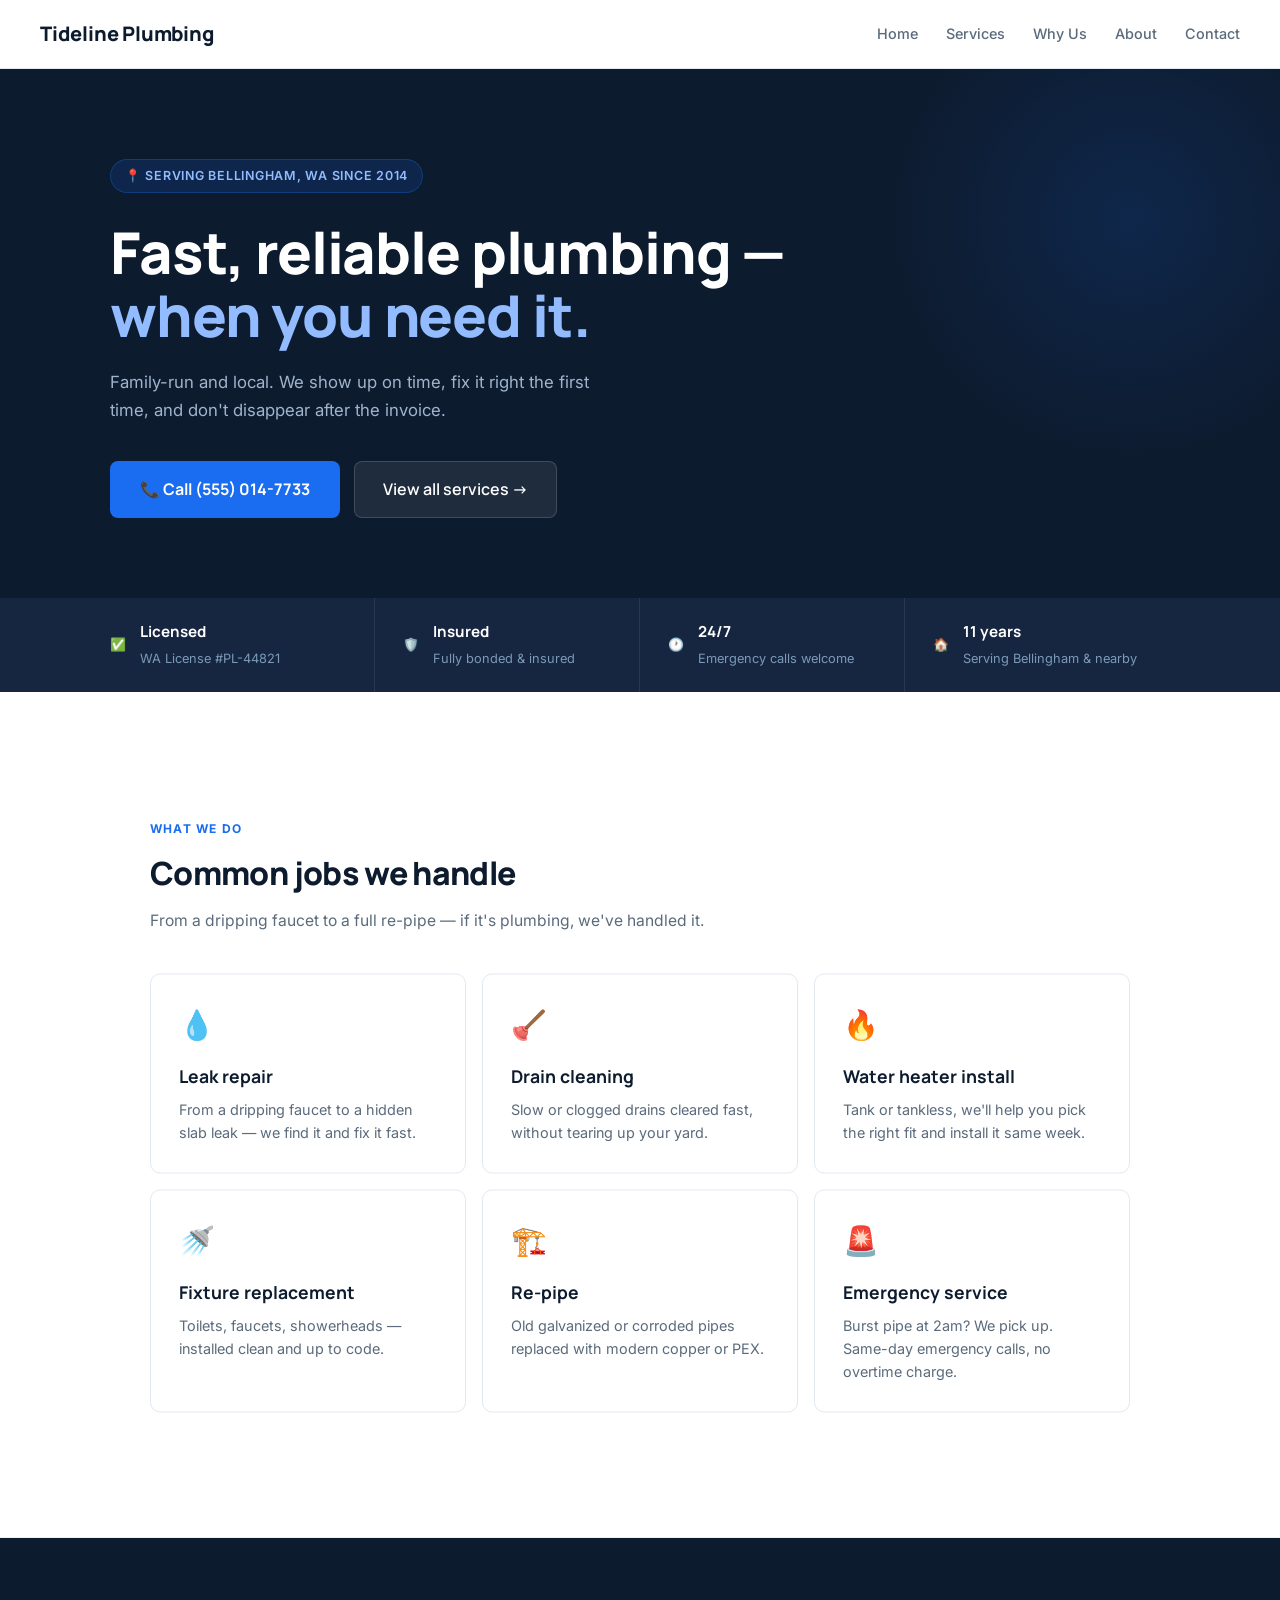
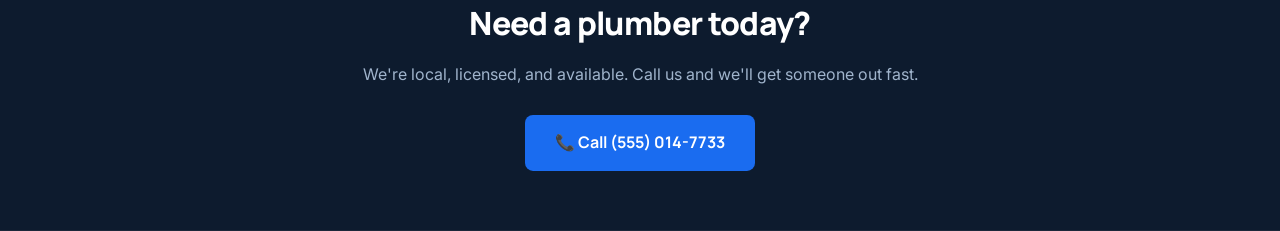
==== commit bbc9bb07: "Bellingham WA, remove banner, add color to inner pages" ====
--- a/index.html
+++ b/index.html
@@ -3,7 +3,7 @@
 <head>
   <meta charset="UTF-8">
   <meta name="viewport" content="width=device-width, initial-scale=1.0">
-  <title>Tideline Plumbing | Rivermill, OR</title>
+  <title>Tideline Plumbing | Bellingham, WA</title>
   <link rel="preconnect" href="https://fonts.googleapis.com">
   <link href="https://fonts.googleapis.com/css2?family=Manrope:wght@400;500;600;700;800&family=Inter:wght@400;500;600&display=swap" rel="stylesheet">
   <link rel="stylesheet" href="css/style.css">
@@ -24,7 +24,7 @@
 
   <section class="hero">
     <div class="hero-inner">
-      <div class="hero-badge">📍 Serving Rivermill, OR since 2014</div>
+      <div class="hero-badge">📍 Serving Bellingham, WA since 2014</div>
       <h2>Fast, reliable plumbing — <em>when you need it.</em></h2>
       <p class="hero-sub">Family-run and local. We show up on time, fix it right the first time, and don't disappear after the invoice.</p>
       <div class="hero-actions">
@@ -40,7 +40,7 @@
         <span class="trust-icon">✅</span>
         <div>
           <strong>Licensed</strong>
-          <span>OR License #PL-44821</span>
+          <span>WA License #PL-44821</span>
         </div>
       </div>
       <div class="trust-item">
@@ -61,7 +61,7 @@
         <span class="trust-icon">🏠</span>
         <div>
           <strong>11 years</strong>
-          <span>Serving Rivermill & nearby</span>
+          <span>Serving Bellingham & nearby</span>
         </div>
       </div>
     </div>
@@ -117,7 +117,7 @@
   </main>
 
   <footer>
-    <p>&copy; 2026 Tideline Plumbing — Rivermill, OR</p>
+    <p>&copy; 2026 Tideline Plumbing — Bellingham, WA</p>
   </footer>
 
   <script src="js/nav-toggle.js"></script>
--- a/css/style.css
+++ b/css/style.css
@@ -356,6 +356,41 @@
   margin-bottom: 28px;
 }
 
+/* ===== Page hero (inner pages) ===== */
+.page-hero {
+  background-color: var(--navy);
+  padding: 60px 40px 50px;
+}
+
+.page-hero-inner {
+  max-width: 1060px;
+  margin: 0 auto;
+}
+
+.page-hero-eyebrow {
+  font-size: 0.75rem;
+  font-weight: 700;
+  letter-spacing: 0.1em;
+  text-transform: uppercase;
+  color: #93bbff;
+  margin-bottom: 10px;
+}
+
+.page-hero h2 {
+  font-family: var(--font-display);
+  font-size: clamp(2rem, 4vw, 2.8rem);
+  font-weight: 800;
+  color: white;
+  letter-spacing: -0.02em;
+  margin-bottom: 10px;
+}
+
+.page-hero-sub {
+  color: #a0b4cc;
+  font-size: 1rem;
+  max-width: 500px;
+}
+
 /* ===== Services page ===== */
 .services-page {
   padding: 70px 40px 90px;
@@ -369,6 +404,7 @@
   font-weight: 800;
   letter-spacing: -0.02em;
   margin-bottom: 8px;
+  color: var(--navy);
 }
 
 .page-note {
@@ -378,12 +414,20 @@
 }
 
 .service-row {
-  padding: 24px 0;
+  padding: 24px 0 24px 20px;
   border-top: 1px solid var(--line);
   display: grid;
   grid-template-columns: 1fr auto;
   align-items: center;
   gap: 20px;
+  border-left: 3px solid transparent;
+  transition: border-color 0.2s ease, background-color 0.2s ease;
+}
+
+.service-row:hover {
+  border-left-color: var(--accent);
+  background-color: var(--bg-muted);
+  padding-left: 24px;
 }
 
 .service-row:last-child { border-bottom: 1px solid var(--line); }
@@ -393,6 +437,7 @@
   font-size: 1.1rem;
   font-weight: 700;
   margin-bottom: 4px;
+  color: var(--navy);
 }
 
 .service-row-desc {
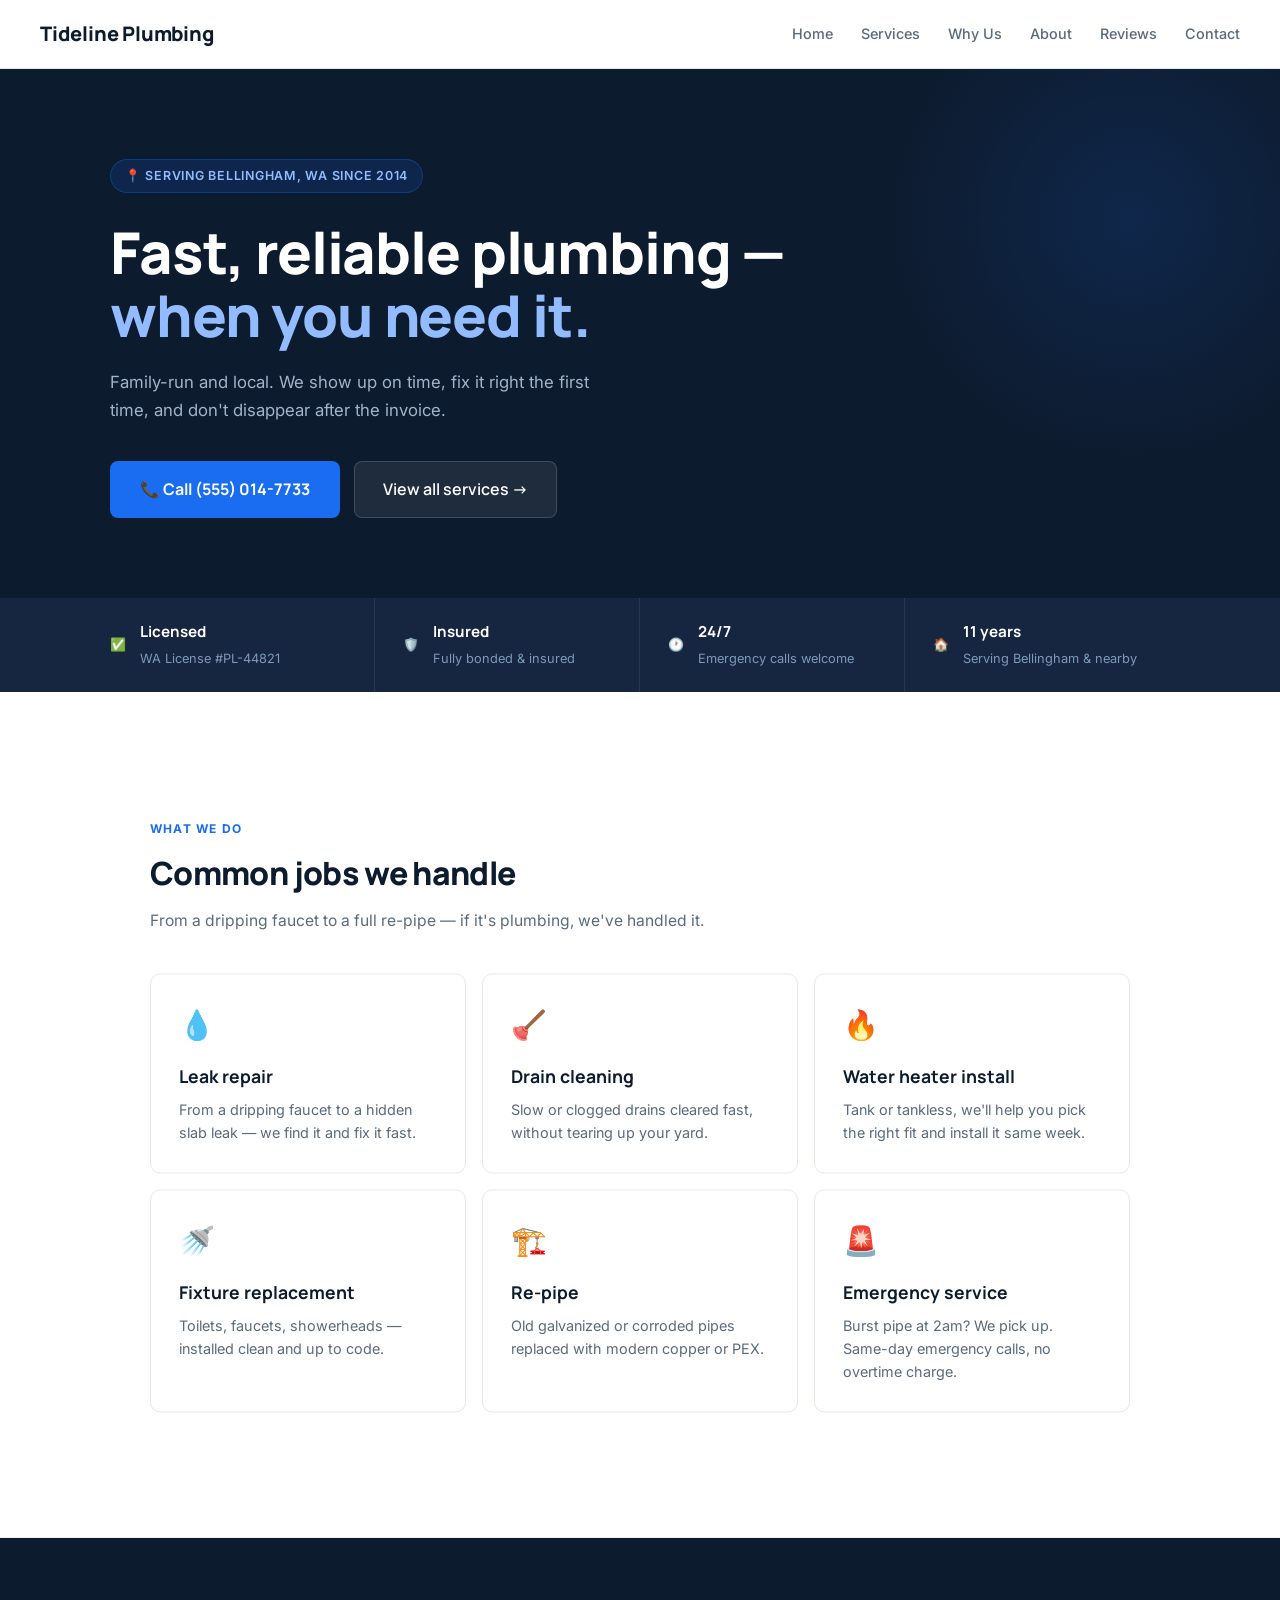
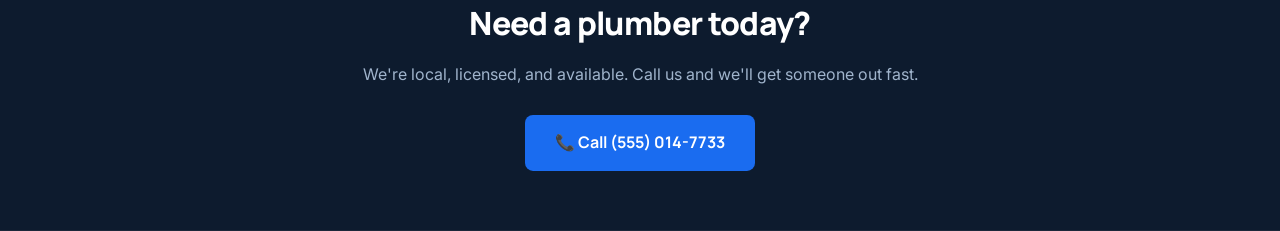
==== commit 03eb228a: "Add reviews page, Bellingham WA, remove banner" ====
--- a/index.html
+++ b/index.html
@@ -17,6 +17,7 @@
       <a href="services.html">Services</a>
       <a href="why-us.html">Why Us</a>
       <a href="about.html">About</a>
+      <a href="reviews.html">Reviews</a>
       <a href="contact.html">Contact</a>
     </nav>
     <button id="nav-toggle" aria-label="Toggle navigation menu">☰</button>
